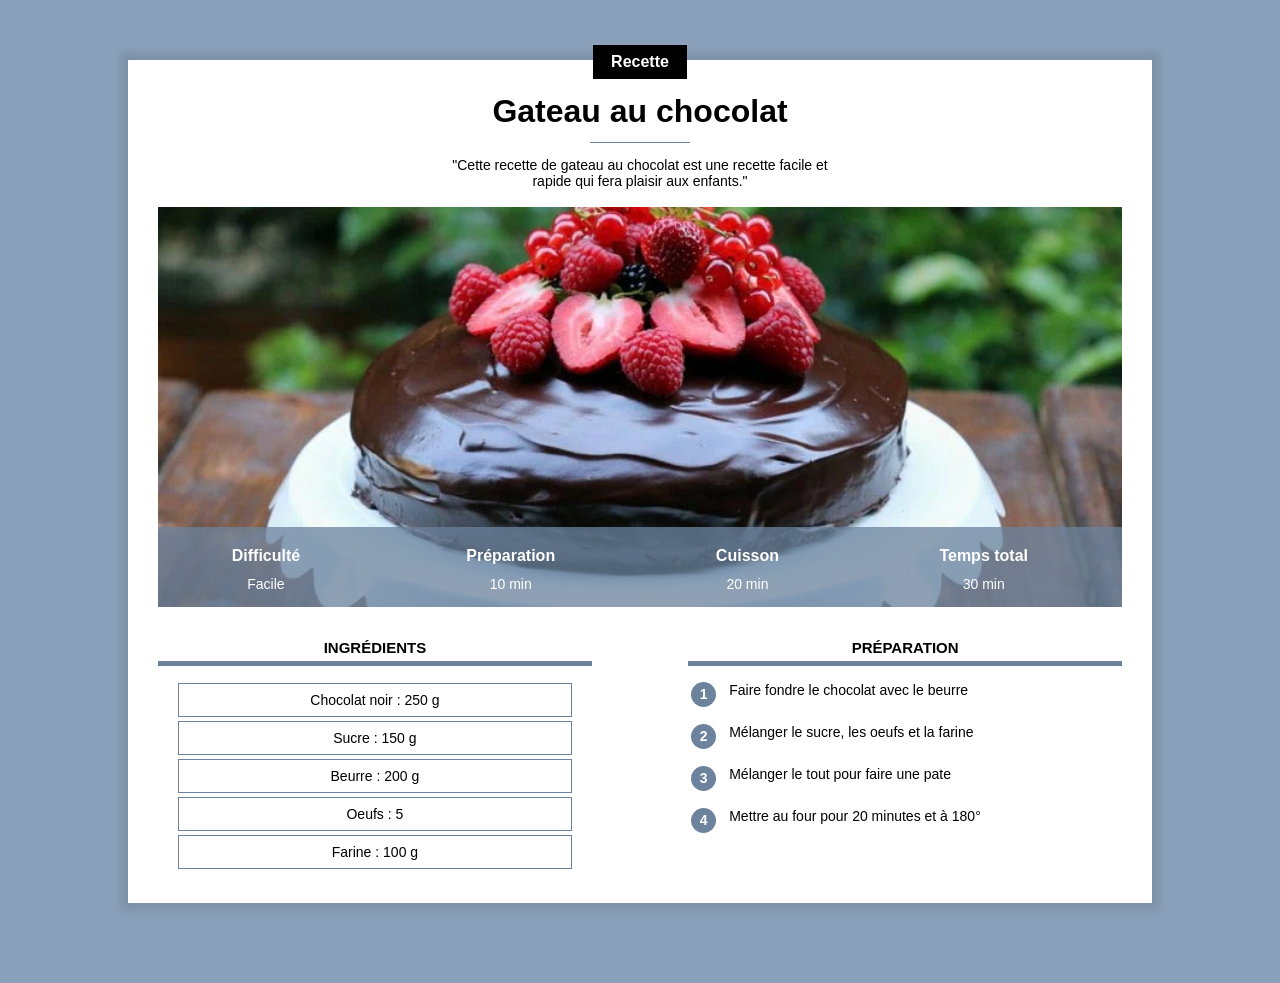
==== recette.html @ e596c055 "Add files via upload" ====
<!DOCTYPE html>
<html lang="fr">
    <head>
        <title>Gateau au chocolat</title>
        <meta charset="UTF-8">
        <link rel="stylesheet" href="recette.css"/>
    </head>
    <body>
        <div class="contenu">

            <div class="centre categorie">
                <p class="categorie">Recette</p>
            </div>

            <h1>Gateau au chocolat</h1>

            <div class="separateur"></div>

            <!-- Mon commentaire HTML -->

            <div class="centre">
                <p class="description">"Cette recette de gateau au chocolat est une recette facile et rapide qui fera plaisir aux enfants."</p>
            </div>
            
            <div class="info">
                <img class="centre info" src="gateau.fac.webp?id=9998">

                <table class="info">
                    <tr>
                        <th>Difficulté</th>
                        <th>Préparation</th>
                        <th>Cuisson</th>
                        <th>Temps total</th>   
                    </tr>
                    <tr>
                        <td>Facile</td>
                        <td>10 min</td>
                        <td>20 min</td>
                        <td>30 min</td>
                    </tr>
                </table>
            </div>

            <div>
                <div class="colonne1 colonne ">
                    <h2>Ingrédients</h2>

                    <div class="ingredients">
                        <p>Chocolat noir : 250 g</p>
                        <p>Sucre : 150 g</p>
                        <p>Beurre : 200 g</p>
                        <p>Oeufs : 5</p>
                        <p>Farine : 100 g</p>
                    </div>
                </div>

                <div class="colonne2 colonne">
                    <h2>Préparation</h2>

                    <table class="preparation">
                        <tr><td><p class="numero">1</p></td><td class="preparation_etape">Faire fondre le chocolat avec le beurre</td></tr>
                        <tr><td><p class="numero">2</p></td><td class="preparation_etape">Mélanger le sucre, les oeufs et la farine</td></tr>
                        <tr><td><p class="numero">3</p></td><td class="preparation_etape">Mélanger le tout pour faire une pate</td></tr>
                        <tr><td><p class="numero">4</p></td><td class="preparation_etape">Mettre au four pour 20 minutes et à 180°</td></tr>
                    </table>
                </div>
            </div>
        </div>
    </body>
</html>
---- recette.css ----
* {
    overflow: auto;
}

body {
    background-color: #8BA1BB;
    font-family: Arial;
    margin: 0;
}

div.contenu {
    background-color: white;
    margin: 60px 10% 80px 10%;
    padding: 0px 30px 30px 30px;
    min-width: 350px;
    box-shadow: 0px 0px 8px 8px rgba(0, 0, 0, 0.1);
    overflow: visible;
}

h1 {
    text-align: center;
    margin-bottom: 12px;
    margin-top: 10px;
}

p.description {
    text-align: center;
    max-width: 400px;
    display: inline-block;
    font-size: 14px;
}

/*Mon commentaire CSS*/

.centre {
    text-align: center;
    width: 100%;
}

p.categorie {
    background-color: black; 
    color: white;
    display: inline-block;
    margin-top: -15px; 
    padding: 8px 18px 8px 18px;
    margin-bottom: 0px;
    font-weight: bold; 
    font-size: 16px;
}

div.categorie {
    margin-bottom: 0px;
    margin-top: 0px;
    overflow: visible;
}

div.separateur {
    background-color: #6C829D;
    height: 1px;
    width: 100px;
    margin-left: auto;
    margin-right: auto;   
}

div.info {
    position: relative;
}

table.info {
    position: absolute;
    bottom: 0;
    width: 100%;
    color: white;
    background-color: #6C829DC0;
    height: 80px;
}

table.info td {
    text-align: center;
    font-size: 14px;
    vertical-align: top;
}

th {
    font-size: 16px;
    vertical-align: bottom;
    padding-bottom: 8px;
}

img.info {
    display: block;
    max-height: 400px;
    object-fit: cover;
    min-height: 200px;
    background-color: lightgray;
}

div.colonne {
    width: 45%;
    margin-top: 20px;
}

div.colonne h2 {
    text-align: center;
    text-transform: uppercase;
    font-size: 15px;
    border-bottom: 5px solid #6C829D;
    padding-bottom: 5px;
}

div.colonne1 {
    display: inline-block;
    margin-right: 10%;
}

div.colonne2 {
    float: right; 
}

div.ingredients p {
    text-align: center;
    margin-left: 20px;
    margin-right: 20px;
    border: 1px solid #6C829D;
    padding: 8px 0px 8px 0px;
    font-size: 14px;
    margin-top: 4px;
    margin-bottom: 0px;
}

table.preparation p.numero {
    background-color: #6C829D;
    color: white;
    width: 25px;
    height: 25px;
    font-size: 14px;
    font-weight: bold;
    text-align: center;
    padding-top: 4px;
    box-sizing: border-box;
    border-radius: 50%;
    margin: 0px;
}

table.preparation td {
    vertical-align: top;
}

table.preparation td.preparation_etape {
    padding-left: 10px;
    font-size: 14px;
    padding-bottom: 10px;
}

table.preparation tr {
    height: 40px;
}
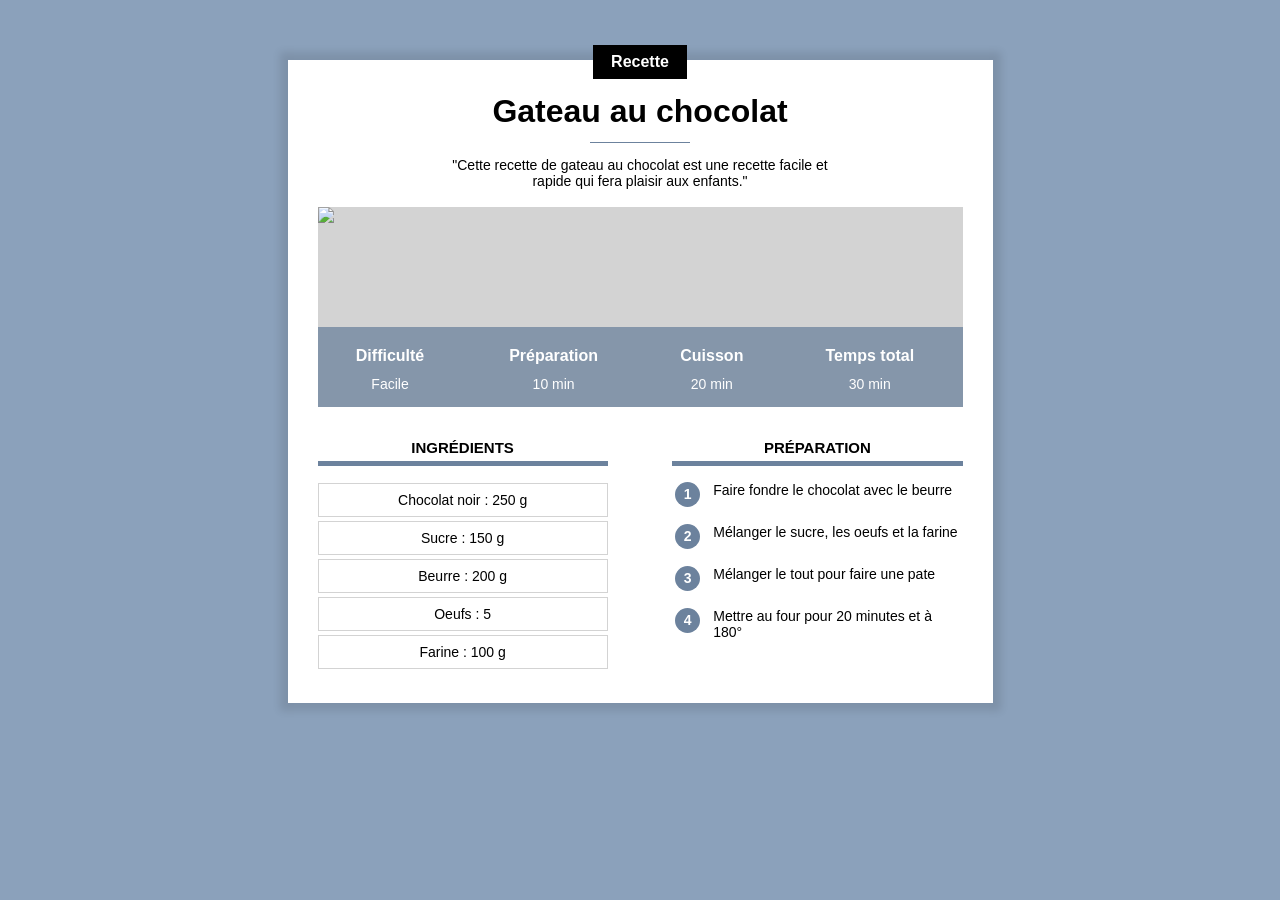
==== commit 137d4021: "Add files via upload" ====
--- a/recette.html
+++ b/recette.html
@@ -3,6 +3,7 @@
     <head>
         <title>Gateau au chocolat</title>
         <meta charset="UTF-8">
+        <meta name="viewport" content="width=device-width, initial-scale=1.0">
         <link rel="stylesheet" href="recette.css"/>
     </head>
     <body>
@@ -23,7 +24,7 @@
             </div>
             
             <div class="info">
-                <img class="centre info" src="gateau.fac.webp?id=9998">
+                <img class="centre info" src="gateau.avif">
 
                 <table class="info">
                     <tr>
--- a/recette.css
+++ b/recette.css
@@ -1,159 +1,193 @@
-* {
-    overflow: auto;
-}
-
-body {
-    background-color: #8BA1BB;
-    font-family: Arial;
-    margin: 0;
-}
-
-div.contenu {
-    background-color: white;
-    margin: 60px 10% 80px 10%;
-    padding: 0px 30px 30px 30px;
-    min-width: 350px;
-    box-shadow: 0px 0px 8px 8px rgba(0, 0, 0, 0.1);
-    overflow: visible;
-}
-
-h1 {
-    text-align: center;
-    margin-bottom: 12px;
-    margin-top: 10px;
-}
-
-p.description {
-    text-align: center;
-    max-width: 400px;
-    display: inline-block;
-    font-size: 14px;
-}
-
-/*Mon commentaire CSS*/
-
-.centre {
-    text-align: center;
-    width: 100%;
-}
-
-p.categorie {
-    background-color: black; 
-    color: white;
-    display: inline-block;
-    margin-top: -15px; 
-    padding: 8px 18px 8px 18px;
-    margin-bottom: 0px;
-    font-weight: bold; 
-    font-size: 16px;
-}
-
-div.categorie {
-    margin-bottom: 0px;
-    margin-top: 0px;
-    overflow: visible;
-}
-
-div.separateur {
-    background-color: #6C829D;
-    height: 1px;
-    width: 100px;
-    margin-left: auto;
-    margin-right: auto;   
-}
-
-div.info {
-    position: relative;
-}
-
-table.info {
-    position: absolute;
-    bottom: 0;
-    width: 100%;
-    color: white;
-    background-color: #6C829DC0;
-    height: 80px;
-}
-
-table.info td {
-    text-align: center;
-    font-size: 14px;
-    vertical-align: top;
-}
-
-th {
-    font-size: 16px;
-    vertical-align: bottom;
-    padding-bottom: 8px;
-}
-
-img.info {
-    display: block;
-    max-height: 400px;
-    object-fit: cover;
-    min-height: 200px;
-    background-color: lightgray;
-}
-
-div.colonne {
-    width: 45%;
-    margin-top: 20px;
-}
-
-div.colonne h2 {
-    text-align: center;
-    text-transform: uppercase;
-    font-size: 15px;
-    border-bottom: 5px solid #6C829D;
-    padding-bottom: 5px;
-}
-
-div.colonne1 {
-    display: inline-block;
-    margin-right: 10%;
-}
-
-div.colonne2 {
-    float: right; 
-}
-
-div.ingredients p {
-    text-align: center;
-    margin-left: 20px;
-    margin-right: 20px;
-    border: 1px solid #6C829D;
-    padding: 8px 0px 8px 0px;
-    font-size: 14px;
-    margin-top: 4px;
-    margin-bottom: 0px;
-}
-
-table.preparation p.numero {
-    background-color: #6C829D;
-    color: white;
-    width: 25px;
-    height: 25px;
-    font-size: 14px;
-    font-weight: bold;
-    text-align: center;
-    padding-top: 4px;
-    box-sizing: border-box;
-    border-radius: 50%;
-    margin: 0px;
-}
-
-table.preparation td {
-    vertical-align: top;
-}
-
-table.preparation td.preparation_etape {
-    padding-left: 10px;
-    font-size: 14px;
-    padding-bottom: 10px;
-}
-
-table.preparation tr {
-    height: 40px;
-}
-
-
+* {
+    overflow: auto;
+}
+
+body {
+    background-color: #8BA1BB;
+    font-family: Arial;
+    margin: 0;
+}
+
+div.contenu {
+    background-color: white;
+    margin: 40px 8px 40px 8px;
+    padding: 0px 8px 20px 8px;
+    box-shadow: 0px 0px 8px 8px rgba(0, 0, 0, 0.1);
+    overflow: visible;
+}
+
+h1 {
+    text-align: center;
+    margin-bottom: 12px;
+    margin-top: 10px;
+}
+
+p.description {
+    text-align: center;
+    max-width: 400px;
+    display: inline-block;
+    font-size: 14px;
+}
+
+/* Mon commentaire CSS */
+
+.centre {
+    text-align: center;
+    width: 100%;
+}
+
+p.categorie {
+    background-color: black;
+    color: white;
+    display: inline-block;
+    margin-top: -15px;
+    padding: 8px 18px ;
+    margin-bottom: 0px;
+    font-weight: bold;
+    font-size: 16px;
+}
+
+div.categorie {
+    margin-bottom: 0px;
+    margin-top: 0px;
+    overflow: visible;
+}
+
+div.separateur {
+    width: 100px;
+    height: 1px;
+    background-color: #6C829D;
+    margin-left: auto;
+    margin-right: auto;
+}
+
+div.info {
+    position: relative;
+}
+
+table.info {
+    position: absolute; 
+    bottom:0; 
+    width: 100%; 
+    color: white; 
+    background-color: #6C829DC0; 
+    height: 50px
+}
+
+table.info td {
+    text-align: center;
+    font-size: 12px;
+    vertical-align: top;
+}
+
+table.info th {
+    font-size: 14px;
+    vertical-align: bottom;
+    padding-bottom: 8px;
+}
+
+img.info {
+    display: block;
+    max-height: 400px;
+    object-fit: cover;
+    min-height: 200px;
+    background-color: lightgray;
+}
+
+div.colonne {
+    width: 100%;
+    margin-top: 20px;
+}
+
+div.colonne h2 {
+    text-align: center;
+    text-transform: uppercase;
+    font-size: 15px;
+    border-bottom: 5px solid #6C829D;
+    padding-bottom: 5px;
+}
+
+div.colonne1 {
+    display: inline-block;
+}
+
+div.ingredients p {
+    text-align: center;
+    font-size: 14px;
+    border: 1px solid lightgray;
+    padding: 8px 0px;
+    margin-top: 4px;
+    margin-bottom: 0;
+}
+
+table.preparation p.numero {
+    background-color: #6C829D;
+    color: white;
+    width: 25px;
+    height: 25px;
+    text-align: center;
+    font-size: 14px;
+    font-weight: bold;
+    padding-top: 4px;
+    box-sizing: border-box;
+    border-radius: 50%;
+    margin: 0;
+}
+
+table.preparation td {
+    vertical-align: top;
+}
+
+table.preparation td.preparation_etape {
+    font-size: 14px;
+    padding-left: 10px;
+    padding-bottom: 10px;
+}
+
+table.preparation tr {
+    height: 40px;
+}
+
+/* Styles pour ordinateur */
+@media only screen and (min-width: 768px) {
+    div.contenu {
+        margin: 60px 10% 80px 10%;
+        padding: 0px 30px 30px 30px;
+        min-width: 350px;
+    }
+
+    table.info {
+        height: 80px
+    }
+    
+    table.info td {
+        font-size: 14px;
+    }
+    
+    table.info th {
+        font-size: 16px;
+    }
+
+    div.colonne {
+        width: 45%;
+    }
+    
+    div.colonne1 {
+        margin-right: 10%;
+    }
+    
+    div.colonne2 {
+        float: right;
+    }
+}
+
+@media only screen and (min-width: 900px) {
+    div.contenu {
+        margin-left: auto;
+        margin-right: auto;
+        width: 645px;
+    }
+}
+
+
+
